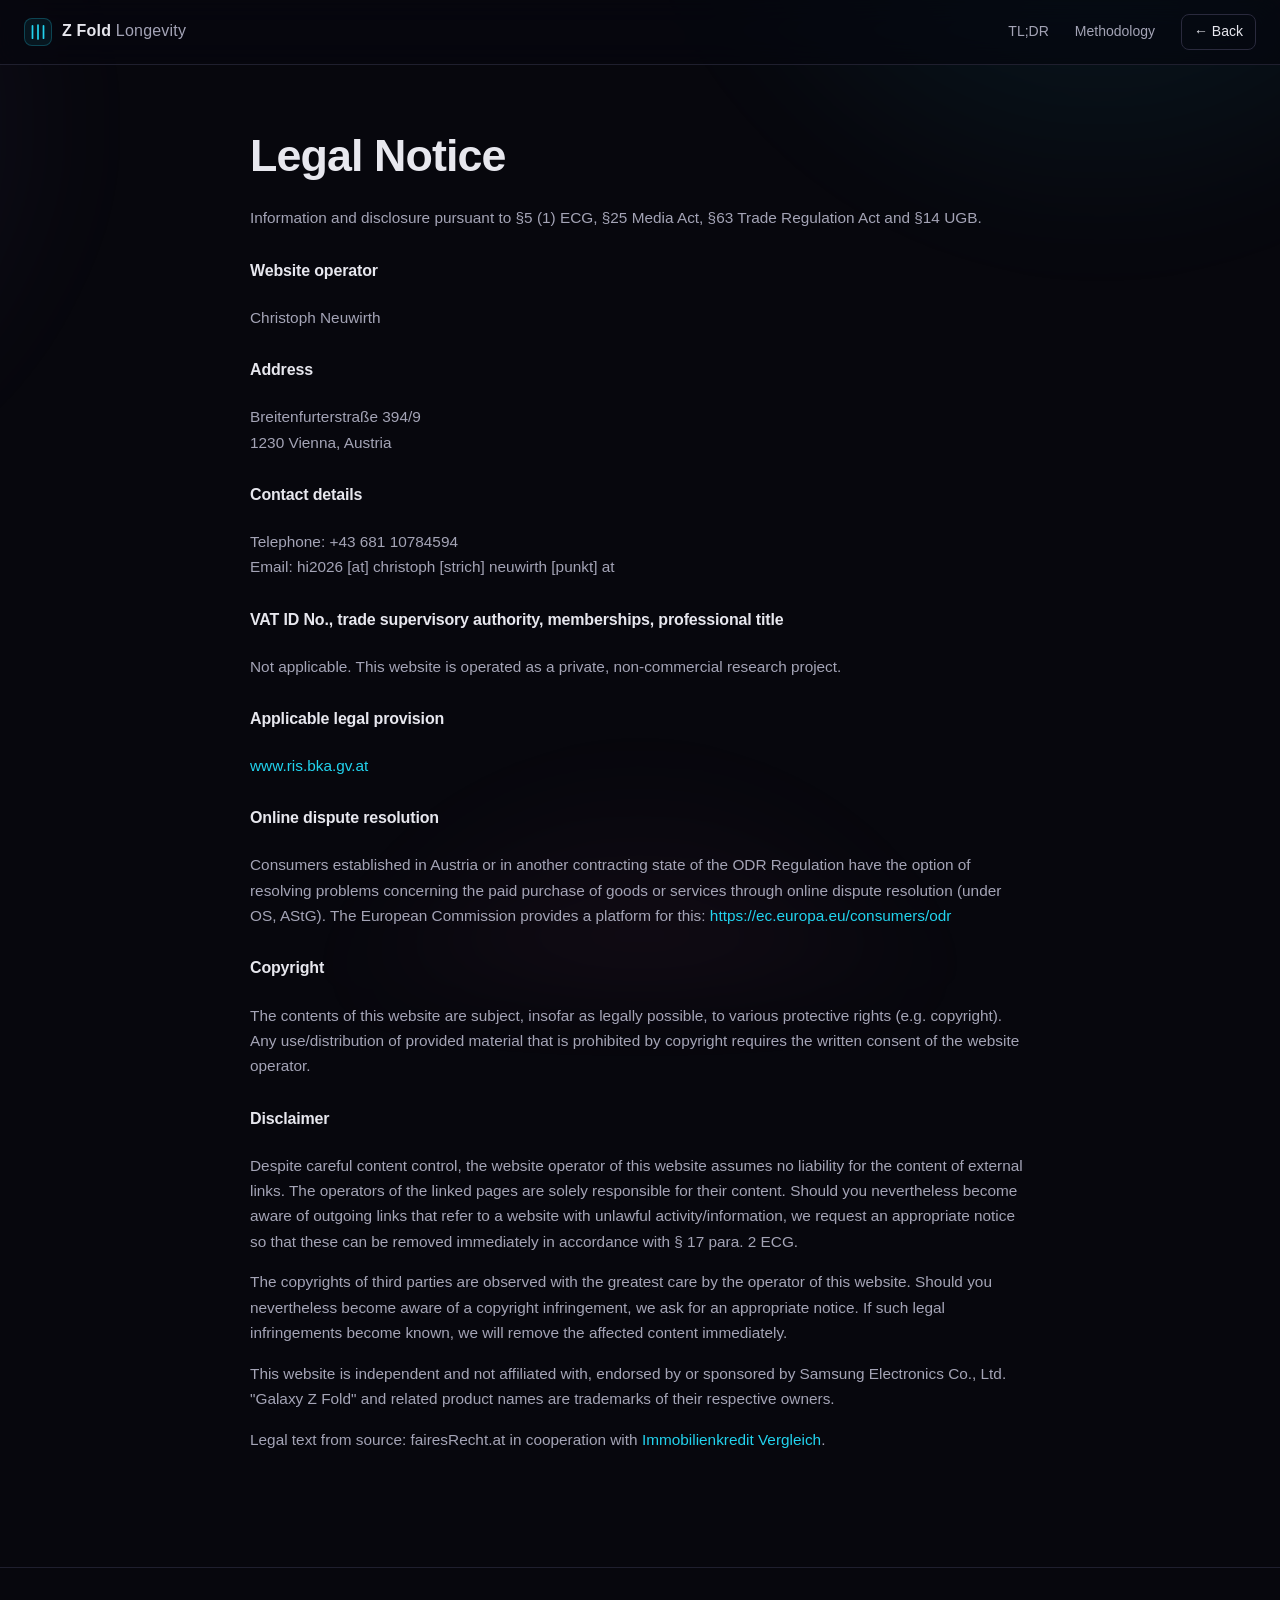
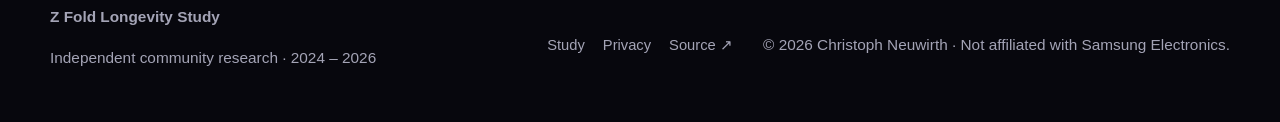
==== docs/imprint.html @ c3c09e77 "Initital release" ====
<!doctype html>
<html lang="en" class="legal-page">
<head>
  <meta charset="utf-8" />
  <meta name="viewport" content="width=device-width, initial-scale=1, viewport-fit=cover" />
  <meta name="theme-color" content="#0a0a14" />
  <meta name="color-scheme" content="dark" />
  <title>Imprint — Z Fold Longevity Study</title>
  <meta name="description" content="Legal notice and imprint for the independent Samsung Z Fold longevity and durability study." />
  <meta name="robots" content="index, follow" />
  <link rel="canonical" href="https://macusercom.github.io/z-fold-longevity-study/imprint.html" />
  <link rel="icon" href="data:image/svg+xml,%3Csvg xmlns='http://www.w3.org/2000/svg' viewBox='0 0 32 32'%3E%3Crect width='32' height='32' rx='6' fill='%230a0a14'/%3E%3Cpath d='M8 7v18M16 6v20M24 7v18' stroke='%2322d3ee' stroke-width='2.5' stroke-linecap='round'/%3E%3C/svg%3E" />
  <link rel="stylesheet" href="style.css" />
</head>
<body>

  <header class="topnav">
    <a class="brand" href="index.html" aria-label="Back to study home">
      <span class="brand-mark" aria-hidden="true">
        <svg viewBox="0 0 32 32" width="22" height="22"><path d="M8 7v18M16 6v20M24 7v18" stroke="currentColor" stroke-width="2.5" stroke-linecap="round" fill="none"/></svg>
      </span>
      <span class="brand-text">Z Fold <em>Longevity</em></span>
    </a>
    <nav class="nav-links" aria-label="Sections">
      <a href="index.html#tldr">TL;DR</a>
      <a href="index.html#methodology">Methodology</a>
    </nav>
    <a class="repo-link" href="index.html">← Back</a>
  </header>

  <main>
    <div class="container narrow">
      <h1>Legal Notice</h1>
      <p class="muted small">Information and disclosure pursuant to §5 (1) ECG, §25 Media Act, §63 Trade Regulation Act and §14 UGB.</p>

      <h4>Website operator</h4>
      <p>Christoph Neuwirth</p>

      <h4>Address</h4>
      <p>Breitenfurterstraße 394/9<br />1230 Vienna, Austria</p>

      <h4>Contact details</h4>
      <p>
        Telephone: +43 681 10784594<br />
        Email: hi2026 [at] christoph [strich] neuwirth [punkt] at
      </p>

      <h4>VAT ID No., trade supervisory authority, memberships, professional title</h4>
      <p>Not applicable. This website is operated as a private, non-commercial research project.</p>

      <h4>Applicable legal provision</h4>
      <p><a href="https://www.ris.bka.gv.at" rel="noopener">www.ris.bka.gv.at</a></p>

      <h4>Online dispute resolution</h4>
      <p>
        Consumers established in Austria or in another contracting state of the ODR Regulation have the option of resolving problems concerning the paid purchase of goods or services through online dispute resolution (under OS, AStG). The European Commission provides a platform for this:
        <a href="https://ec.europa.eu/consumers/odr" rel="noopener">https://ec.europa.eu/consumers/odr</a>
      </p>

      <h4>Copyright</h4>
      <p>The contents of this website are subject, insofar as legally possible, to various protective rights (e.g. copyright). Any use/distribution of provided material that is prohibited by copyright requires the written consent of the website operator.</p>

      <h4>Disclaimer</h4>
      <p>
        Despite careful content control, the website operator of this website assumes no liability for the content of external links. The operators of the linked pages are solely responsible for their content. Should you nevertheless become aware of outgoing links that refer to a website with unlawful activity/information, we request an appropriate notice so that these can be removed immediately in accordance with § 17 para. 2 ECG.
      </p>
      <p>
        The copyrights of third parties are observed with the greatest care by the operator of this website. Should you nevertheless become aware of a copyright infringement, we ask for an appropriate notice. If such legal infringements become known, we will remove the affected content immediately.
      </p>
      <p>
        This website is independent and not affiliated with, endorsed by or sponsored by Samsung Electronics Co., Ltd. "Galaxy Z Fold" and related product names are trademarks of their respective owners.
      </p>

      <p class="muted small">
        Legal text from source: fairesRecht.at in cooperation with <a href="https://kredit123.at/" rel="noopener">Immobilienkredit Vergleich</a>.
      </p>
    </div>
  </main>

  <footer class="site-footer">
    <div class="container footer-grid">
      <div>
        <p class="footer-brand">Z Fold Longevity Study</p>
        <p class="muted small">Independent community research · 2024 – 2026</p>
      </div>
      <nav class="footer-nav" aria-label="Legal">
        <a href="index.html">Study</a>
        <a href="privacy.html">Privacy</a>
        <a href="https://github.com/Macusercom/z-fold-longevity-study" rel="noopener">Source ↗</a>
      </nav>
      <p class="muted small attribution">© 2026 Christoph Neuwirth · Not affiliated with Samsung Electronics.</p>
    </div>
  </footer>

</body>
</html>
---- docs/style.css ----
/* ---------- design tokens ---------- */
:root {
  --bg: #07070d;
  --bg-1: #0b0b14;
  --bg-2: #11111d;
  --line: #1f1f2e;
  --line-2: #2a2a3d;
  --text: #e7e7ee;
  --text-dim: #a4a4b6;
  --text-muted: #6f6f82;

  --cyan: #22d3ee;
  --violet: #a78bfa;
  --pink: #f472b6;
  --green: #34d399;
  --amber: #fbbf24;
  --red: #f87171;

  --grad: linear-gradient(135deg, #22d3ee 0%, #a78bfa 50%, #f472b6 100%);
  --grad-soft: linear-gradient(135deg, rgba(34, 211, 238, 0.16), rgba(167, 139, 250, 0.16) 50%, rgba(244, 114, 182, 0.16));
  --shadow-card: 0 1px 0 rgba(255, 255, 255, 0.03) inset, 0 30px 60px rgba(0, 0, 0, 0.45);

  --radius: 16px;
  --radius-lg: 22px;

  --container: 1180px;

  --font-sans: "Inter", "SF Pro Text", -apple-system, BlinkMacSystemFont, "Segoe UI", Roboto, Helvetica, Arial, sans-serif;
  --font-mono: "JetBrains Mono", ui-monospace, SFMono-Regular, "SF Mono", Menlo, Consolas, monospace;
}

/* ---------- base ---------- */
* { box-sizing: border-box; }
html { scroll-behavior: smooth; }
html, body { margin: 0; padding: 0; }
body {
  background: var(--bg);
  color: var(--text);
  font-family: var(--font-sans);
  font-feature-settings: "ss01", "cv11";
  -webkit-font-smoothing: antialiased;
  -moz-osx-font-smoothing: grayscale;
  line-height: 1.55;
  font-size: 16px;
  overflow-x: hidden;
}

img, canvas, svg { max-width: 100%; display: block; }

a { color: var(--cyan); text-decoration: none; }
a:hover { text-decoration: underline; text-underline-offset: 3px; }

::selection { background: rgba(167, 139, 250, 0.4); }

.skip {
  position: absolute; left: -9999px; top: 0;
  background: var(--cyan); color: #000;
  padding: 8px 12px; z-index: 1000; border-radius: 6px;
}
.skip:focus { left: 8px; top: 8px; }

/* ---------- backdrop glow ---------- */
body::before {
  content: "";
  position: fixed;
  inset: -10vh -10vw;
  background:
    radial-gradient(60vw 60vw at 80% -10%, rgba(34, 211, 238, 0.12), transparent 60%),
    radial-gradient(50vw 50vw at -10% 20%, rgba(167, 139, 250, 0.10), transparent 60%),
    radial-gradient(45vw 45vw at 50% 110%, rgba(244, 114, 182, 0.08), transparent 60%);
  z-index: -1;
  pointer-events: none;
  filter: blur(40px);
}

/* ---------- topnav ---------- */
.topnav {
  position: sticky;
  top: 0;
  z-index: 50;
  display: flex;
  align-items: center;
  gap: 16px;
  padding: 14px 24px;
  background: rgba(7, 7, 13, 0.7);
  backdrop-filter: saturate(140%) blur(14px);
  -webkit-backdrop-filter: saturate(140%) blur(14px);
  border-bottom: 1px solid var(--line);
}
.brand {
  display: inline-flex;
  align-items: center;
  gap: 10px;
  color: var(--text);
  font-weight: 600;
  letter-spacing: 0.2px;
}
.brand:hover { text-decoration: none; }
.brand-mark {
  display: inline-flex;
  align-items: center;
  justify-content: center;
  color: var(--cyan);
  width: 28px; height: 28px;
  border-radius: 8px;
  background: rgba(34, 211, 238, 0.08);
  border: 1px solid rgba(34, 211, 238, 0.25);
}
.brand-text em { color: var(--text-dim); font-style: normal; font-weight: 400; }
.nav-links {
  display: flex; gap: 6px; flex-wrap: wrap;
  margin-left: auto;
}
.nav-links a {
  color: var(--text-dim);
  font-size: 0.875rem;
  padding: 6px 10px;
  border-radius: 8px;
  transition: background 0.15s ease, color 0.15s ease;
}
.nav-links a:hover { background: var(--bg-2); color: var(--text); text-decoration: none; }
.repo-link {
  font-size: 0.875rem;
  padding: 6px 12px;
  border: 1px solid var(--line-2);
  border-radius: 8px;
  color: var(--text);
}
.repo-link:hover { border-color: var(--cyan); text-decoration: none; }

/* ---------- hero ---------- */
.hero {
  padding: 64px 24px 56px;
  position: relative;
}
.hero-grid {
  max-width: var(--container);
  margin: 0 auto;
  display: grid;
  grid-template-columns: 1.2fr 1fr;
  gap: 56px;
  align-items: center;
}
.hero-text { min-width: 0; }
.eyebrow {
  display: inline-block;
  font-family: var(--font-mono);
  font-size: 0.78rem;
  letter-spacing: 0.18em;
  text-transform: uppercase;
  color: var(--cyan);
  padding: 6px 12px;
  border: 1px solid rgba(34, 211, 238, 0.3);
  border-radius: 999px;
  background: rgba(34, 211, 238, 0.05);
  margin-bottom: 22px;
}
.hero h1 {
  font-size: clamp(2.4rem, 6vw, 4.6rem);
  line-height: 1.04;
  letter-spacing: -0.03em;
  margin: 0 0 22px;
  font-weight: 700;
}
.grad-text {
  background: var(--grad);
  -webkit-background-clip: text;
  background-clip: text;
  -webkit-text-fill-color: transparent;
  color: transparent;
}
.lede {
  font-size: clamp(1.05rem, 1.4vw, 1.2rem);
  color: var(--text-dim);
  max-width: 56ch;
  margin: 0 0 28px;
}
.lede strong { color: var(--text); font-weight: 600; }

.hero-stats {
  display: grid;
  grid-template-columns: repeat(4, minmax(0, 1fr));
  gap: 12px;
  margin-bottom: 32px;
}
.stat {
  border: 1px solid var(--line);
  background: linear-gradient(180deg, rgba(255, 255, 255, 0.02), rgba(255, 255, 255, 0.005));
  border-radius: 14px;
  padding: 14px 14px 12px;
  text-align: left;
}
.stat-num {
  display: block;
  font-family: var(--font-mono);
  font-size: 1.7rem;
  font-weight: 600;
  letter-spacing: -0.02em;
  color: var(--text);
}
.stat-num small { font-size: 0.55em; color: var(--text-muted); }
.stat-label {
  display: block;
  font-size: 0.78rem;
  color: var(--text-muted);
  margin-top: 4px;
}

.hero-cta { display: flex; gap: 12px; flex-wrap: wrap; }
.btn {
  display: inline-flex;
  align-items: center;
  gap: 8px;
  padding: 12px 20px;
  border-radius: 10px;
  font-weight: 500;
  font-size: 0.95rem;
  border: 1px solid transparent;
  transition: transform 0.15s ease, border-color 0.15s ease, background 0.15s ease;
}
.btn.primary {
  background: var(--grad);
  color: #0a0a14;
  font-weight: 600;
  box-shadow: 0 12px 30px -10px rgba(34, 211, 238, 0.5);
}
.btn.primary:hover { transform: translateY(-1px); text-decoration: none; }
.btn.ghost {
  background: transparent;
  color: var(--text);
  border-color: var(--line-2);
}
.btn.ghost:hover { border-color: var(--cyan); text-decoration: none; }

/* ---------- hero visual ---------- */
.hero-visual {
  position: relative;
  height: 380px;
}
.phone-stack {
  position: absolute;
  inset: 0;
  display: flex;
  align-items: center;
  justify-content: center;
}
.phone {
  position: absolute;
  width: 110px;
  height: 200px;
  border-radius: 18px;
  border: 1px solid var(--line-2);
  background: linear-gradient(160deg, #14142a, #0a0a14);
  display: flex;
  align-items: flex-end;
  justify-content: center;
  font-family: var(--font-mono);
  font-size: 1.6rem;
  color: var(--text-dim);
  padding-bottom: 14px;
  box-shadow: 0 25px 60px -20px rgba(0, 0, 0, 0.6);
  transition: transform 0.6s cubic-bezier(0.2, 0.8, 0.2, 1);
}
.phone::before {
  content: "";
  position: absolute;
  inset: 8px;
  border-radius: 12px;
  background: linear-gradient(160deg, rgba(34, 211, 238, 0.06), transparent 60%);
  border: 1px solid var(--line);
}
.phone.f3 { transform: translate(-180px, 30px) rotate(-12deg); }
.phone.f4 { transform: translate(-90px, 0) rotate(-6deg); }
.phone.f5 { transform: translate(0, -20px) rotate(0deg); }
.phone.f6 { transform: translate(90px, 0) rotate(6deg); }
.phone.f7 {
  transform: translate(180px, 30px) rotate(12deg);
  border-color: rgba(34, 211, 238, 0.55);
  box-shadow: 0 30px 80px -10px rgba(34, 211, 238, 0.4);
}
.phone.f7::before {
  background: linear-gradient(160deg, rgba(34, 211, 238, 0.18), transparent 70%);
  border-color: rgba(34, 211, 238, 0.4);
}
.orb {
  position: absolute;
  width: 360px; height: 360px;
  left: 50%; top: 50%;
  transform: translate(-50%, -50%);
  background: radial-gradient(closest-side, rgba(34, 211, 238, 0.18), transparent);
  border-radius: 50%;
  filter: blur(20px);
  z-index: -1;
}

/* ---------- bands ---------- */
.band {
  padding: 80px 24px;
  border-top: 1px solid var(--line);
}
.band.alt { background: linear-gradient(180deg, rgba(34, 211, 238, 0.025), rgba(167, 139, 250, 0.02)); }
.container { max-width: var(--container); margin: 0 auto; }
.container.narrow { max-width: 760px; }

.section-h {
  font-size: clamp(1.7rem, 3vw, 2.4rem);
  letter-spacing: -0.02em;
  font-weight: 700;
  margin: 0 0 8px;
  line-height: 1.15;
}
.section-sub {
  color: var(--text-dim);
  margin: 0 0 32px;
  font-size: 1.05rem;
  max-width: 70ch;
}

/* ---------- TLDR ---------- */
.tldr-grid {
  display: grid;
  grid-template-columns: repeat(auto-fit, minmax(260px, 1fr));
  gap: 16px;
  list-style: none;
  margin: 0;
  padding: 0;
}
.tldr-card {
  background: var(--bg-1);
  border: 1px solid var(--line);
  border-radius: var(--radius);
  padding: 22px 22px 20px;
  position: relative;
  overflow: hidden;
  transition: transform 0.2s ease, border-color 0.2s ease;
}
.tldr-card:hover { transform: translateY(-2px); border-color: var(--line-2); }
.tldr-card .badge {
  display: inline-block;
  font-family: var(--font-mono);
  font-size: 0.72rem;
  letter-spacing: 0.12em;
  text-transform: uppercase;
  padding: 3px 8px;
  border-radius: 6px;
  color: var(--cyan);
  background: rgba(34, 211, 238, 0.08);
  border: 1px solid rgba(34, 211, 238, 0.25);
  margin-bottom: 12px;
}
.tldr-card.warn .badge { color: var(--amber); background: rgba(251, 191, 36, 0.08); border-color: rgba(251, 191, 36, 0.25); }
.tldr-card.good .badge { color: var(--green); background: rgba(52, 211, 153, 0.08); border-color: rgba(52, 211, 153, 0.25); }
.tldr-card.neutral .badge { color: var(--violet); background: rgba(167, 139, 250, 0.08); border-color: rgba(167, 139, 250, 0.25); }
.tldr-card h3 { font-size: 1.05rem; margin: 0 0 8px; letter-spacing: -0.01em; }
.tldr-card p { color: var(--text-dim); margin: 0; font-size: 0.95rem; }
.tldr-card p strong { color: var(--text); }

/* ---------- charts ---------- */
.chart-card {
  background: var(--bg-1);
  border: 1px solid var(--line);
  border-radius: var(--radius-lg);
  padding: 22px;
  box-shadow: var(--shadow-card);
}
.chart-card.big { padding: 28px; }
.chart-head {
  display: flex; flex-wrap: wrap; gap: 16px; align-items: center; justify-content: space-between;
  margin-bottom: 18px;
}
.chart-head h3 { margin: 0; font-size: 1.1rem; letter-spacing: -0.01em; }
.chart-wrap { position: relative; width: 100%; height: 380px; }
.chart-wrap.small { height: 260px; }
.chart-note {
  margin: 14px 0 0;
  font-size: 0.85rem;
  color: var(--text-muted);
}

.chart-legend {
  display: flex; flex-wrap: wrap; gap: 10px;
  font-size: 0.82rem;
  color: var(--text-dim);
}
.chart-legend .lg-item { display: inline-flex; align-items: center; gap: 6px; }
.chart-legend .lg-swatch {
  width: 10px; height: 10px; border-radius: 3px;
  display: inline-block;
}

.callout-row {
  display: grid;
  grid-template-columns: repeat(auto-fit, minmax(280px, 1fr));
  gap: 16px;
  margin-top: 24px;
}
.callout {
  background: var(--bg-1);
  border: 1px solid var(--line);
  border-radius: var(--radius);
  padding: 22px 22px 20px;
  border-left: 3px solid var(--green);
}
.callout.warn { border-left-color: var(--amber); }
.callout.neutral { border-left-color: var(--violet); }
.callout h4 { margin: 0 0 10px; font-size: 1rem; }
.callout ul { margin: 0; padding-left: 18px; color: var(--text-dim); }
.callout li { margin-bottom: 6px; font-size: 0.95rem; }
.callout li strong { color: var(--text); }
.callout p { margin: 0; color: var(--text-dim); font-size: 0.95rem; }

/* ---------- gen grid ---------- */
.gen-grid {
  display: grid;
  grid-template-columns: repeat(auto-fit, minmax(240px, 1fr));
  gap: 14px;
}
.gen-card {
  background: var(--bg-1);
  border: 1px solid var(--line);
  border-radius: var(--radius);
  padding: 20px 20px 16px;
  position: relative;
  overflow: hidden;
}
.gen-card.featured {
  border-color: rgba(34, 211, 238, 0.45);
  background: linear-gradient(180deg, rgba(34, 211, 238, 0.06), var(--bg-1) 60%);
}
.gen-card.featured::before {
  content: "Newest";
  position: absolute; top: 14px; right: 14px;
  font-family: var(--font-mono);
  font-size: 0.68rem; letter-spacing: 0.12em; text-transform: uppercase;
  color: var(--cyan);
  padding: 3px 8px;
  border-radius: 6px;
  background: rgba(34, 211, 238, 0.1);
  border: 1px solid rgba(34, 211, 238, 0.3);
}
.gen-card.low-sample { opacity: 0.65; }
.gen-card .gen-name {
  font-family: var(--font-mono);
  font-size: 0.78rem;
  letter-spacing: 0.12em;
  text-transform: uppercase;
  color: var(--text-muted);
  margin-bottom: 4px;
}
.gen-card .gen-title {
  font-size: 1.4rem; font-weight: 600; letter-spacing: -0.02em;
  margin: 0 0 14px;
}
.gen-card .gen-n {
  display: inline-block;
  font-family: var(--font-mono);
  font-size: 0.72rem;
  color: var(--text-muted);
  margin-bottom: 14px;
}
.gen-metrics { display: grid; grid-template-columns: 1fr 1fr; gap: 8px 12px; }
.gen-metric { display: flex; flex-direction: column; }
.gen-metric .m-label { font-size: 0.72rem; color: var(--text-muted); }
.gen-metric .m-value {
  font-family: var(--font-mono);
  font-size: 1rem;
  color: var(--text);
}
.gen-metric.alert .m-value { color: var(--amber); }
.gen-metric.bad .m-value { color: var(--red); }
.gen-metric.ok .m-value { color: var(--green); }

/* ---------- select ---------- */
.select-row {
  display: flex; align-items: center; gap: 10px;
  margin-bottom: 18px;
}
.select-row label { color: var(--text-dim); font-size: 0.9rem; }
select#metric-select {
  background: var(--bg-1);
  color: var(--text);
  border: 1px solid var(--line-2);
  border-radius: 8px;
  padding: 8px 32px 8px 12px;
  font-family: var(--font-sans);
  font-size: 0.9rem;
  appearance: none;
  background-image: url("data:image/svg+xml,%3Csvg xmlns='http://www.w3.org/2000/svg' width='12' height='12' viewBox='0 0 12 12'%3E%3Cpath d='M2 4l4 4 4-4' stroke='%23a4a4b6' stroke-width='1.5' fill='none' stroke-linecap='round'/%3E%3C/svg%3E");
  background-repeat: no-repeat;
  background-position: right 10px center;
  cursor: pointer;
}
select#metric-select:focus { outline: 2px solid var(--cyan); outline-offset: 2px; }

/* ---------- chain ---------- */
.chain {
  display: grid;
  grid-template-columns: 1fr auto 1fr auto 1fr;
  align-items: stretch;
  gap: 16px;
  margin-bottom: 24px;
}
.chain-step {
  background: var(--bg-1);
  border: 1px solid var(--line);
  border-radius: var(--radius);
  padding: 24px;
  position: relative;
}
.chain-step.danger { border-color: rgba(248, 113, 113, 0.3); }
.chain-num {
  font-family: var(--font-mono);
  width: 32px; height: 32px;
  border-radius: 8px;
  display: flex; align-items: center; justify-content: center;
  background: rgba(34, 211, 238, 0.1);
  border: 1px solid rgba(34, 211, 238, 0.3);
  color: var(--cyan);
  font-weight: 600;
  margin-bottom: 12px;
}
.chain-step.danger .chain-num {
  background: rgba(248, 113, 113, 0.1);
  border-color: rgba(248, 113, 113, 0.3);
  color: var(--red);
}
.chain-step h3 { font-size: 1.1rem; margin: 0 0 10px; letter-spacing: -0.01em; }
.chain-step p { color: var(--text-dim); margin: 0; font-size: 0.95rem; }
.chain-step p strong { color: var(--text); }
.chain-arrow {
  align-self: center;
  font-size: 1.6rem;
  color: var(--text-muted);
}

/* ---------- table ---------- */
.table-wrap { overflow-x: auto; -webkit-overflow-scrolling: touch; }
.data-table {
  width: 100%;
  border-collapse: collapse;
  background: var(--bg-1);
  border: 1px solid var(--line);
  border-radius: var(--radius);
  overflow: hidden;
}
.data-table th, .data-table td {
  padding: 14px 16px;
  text-align: left;
  border-bottom: 1px solid var(--line);
  font-size: 0.92rem;
}
.data-table th {
  font-weight: 600;
  color: var(--text-dim);
  background: rgba(255, 255, 255, 0.015);
  font-size: 0.82rem;
  text-transform: uppercase;
  letter-spacing: 0.06em;
}
.data-table td.num { font-family: var(--font-mono); }
.data-table tbody tr:last-child td { border-bottom: none; }
.data-table tbody tr:hover td { background: rgba(255, 255, 255, 0.02); }

/* ---------- methodology ---------- */
.meth-grid {
  display: grid;
  grid-template-columns: repeat(auto-fit, minmax(260px, 1fr));
  gap: 16px;
}
.meth-card {
  background: var(--bg-1);
  border: 1px solid var(--line);
  border-radius: var(--radius);
  padding: 22px;
}
.meth-card h3 { font-size: 1rem; margin: 0 0 14px; letter-spacing: -0.01em; }
.kv { list-style: none; padding: 0; margin: 0; }
.kv li {
  display: flex; justify-content: space-between; align-items: baseline;
  padding: 8px 0;
  border-bottom: 1px dashed var(--line);
  color: var(--text-dim);
  font-size: 0.95rem;
}
.kv li:last-child { border-bottom: none; }
.kv strong { font-family: var(--font-mono); color: var(--text); font-weight: 500; }
.rules { margin: 0; padding-left: 20px; color: var(--text-dim); }
.rules li { margin-bottom: 10px; font-size: 0.93rem; }
.rules strong { color: var(--text); font-weight: 600; }
.dot { list-style: none; margin: 0; padding: 0; color: var(--text-dim); font-size: 0.92rem; }
.dot li { padding: 4px 0 4px 20px; position: relative; }
.dot li::before {
  content: ""; position: absolute; left: 4px; top: 13px;
  width: 5px; height: 5px; border-radius: 50%;
  background: var(--cyan);
}

/* ---------- myth grid ---------- */
.myth-grid {
  display: grid;
  grid-template-columns: 1fr 1fr;
  gap: 16px;
}
.myth-grid .chart-card h3 { margin: 0 0 14px; font-size: 1.05rem; }

/* ---------- conclusion ---------- */
#conclusion p {
  font-size: 1.08rem;
  color: var(--text-dim);
  margin-bottom: 18px;
}
#conclusion p strong { color: var(--text); }
.muted { color: var(--text-muted); }
.small { font-size: 0.88rem; }

/* ---------- footer ---------- */
.site-footer {
  border-top: 1px solid var(--line);
  padding: 36px 24px;
  margin-top: 40px;
}
.footer-grid {
  display: grid;
  grid-template-columns: 1fr auto 1fr;
  gap: 16px;
  align-items: center;
}
.footer-brand { margin: 0; font-weight: 600; }
.footer-nav { display: flex; gap: 18px; flex-wrap: wrap; justify-content: center; }
.footer-nav a { color: var(--text-dim); font-size: 0.92rem; }
.footer-nav a:hover { color: var(--text); }
.attribution { text-align: right; margin: 0; }

/* ---------- legal pages shared ---------- */
.legal-page main { padding: 32px 24px 60px; }
.legal-page .container.narrow { max-width: 780px; }
.legal-page h1 {
  font-size: clamp(2rem, 4vw, 2.8rem);
  letter-spacing: -0.02em;
  margin: 24px 0 8px;
}
.legal-page h3, .legal-page h4, .legal-page h5 {
  margin-top: 28px;
  letter-spacing: -0.01em;
}
.legal-page p, .legal-page ul li {
  color: var(--text-dim);
  font-size: 0.96rem;
  line-height: 1.65;
}
.legal-page strong, .legal-page b { color: var(--text); }

/* ---------- responsive ---------- */
@media (max-width: 980px) {
  .hero-grid { grid-template-columns: 1fr; gap: 28px; }
  .hero-visual { height: 320px; }
  .nav-links { display: none; }
  .footer-grid { grid-template-columns: 1fr; text-align: center; }
  .attribution { text-align: center; }
  .footer-nav { justify-content: center; }
  .hero-stats { grid-template-columns: repeat(2, minmax(0, 1fr)); }

  .myth-grid { grid-template-columns: 1fr; }

  .chain { grid-template-columns: 1fr; }
  .chain-arrow { transform: rotate(90deg); justify-self: center; }
}

@media (max-width: 620px) {
  .band { padding: 56px 18px; }
  .hero { padding: 40px 18px 32px; }
  .topnav { padding: 12px 16px; }
  .repo-link { display: none; }
  .hero h1 { font-size: 2.4rem; }
  .gen-card { padding: 18px 16px 14px; }
  .gen-metrics { grid-template-columns: 1fr 1fr; }
  .chart-wrap { height: 320px; }
  .chart-wrap.small { height: 240px; }
  .footer-nav { gap: 12px; }
  .phone { width: 80px; height: 150px; }
  .phone.f3 { transform: translate(-130px, 22px) rotate(-12deg); }
  .phone.f4 { transform: translate(-65px, 0) rotate(-6deg); }
  .phone.f6 { transform: translate(65px, 0) rotate(6deg); }
  .phone.f7 { transform: translate(130px, 22px) rotate(12deg); }
}

@media (prefers-reduced-motion: reduce) {
  html { scroll-behavior: auto; }
  * { transition: none !important; animation: none !important; }
}
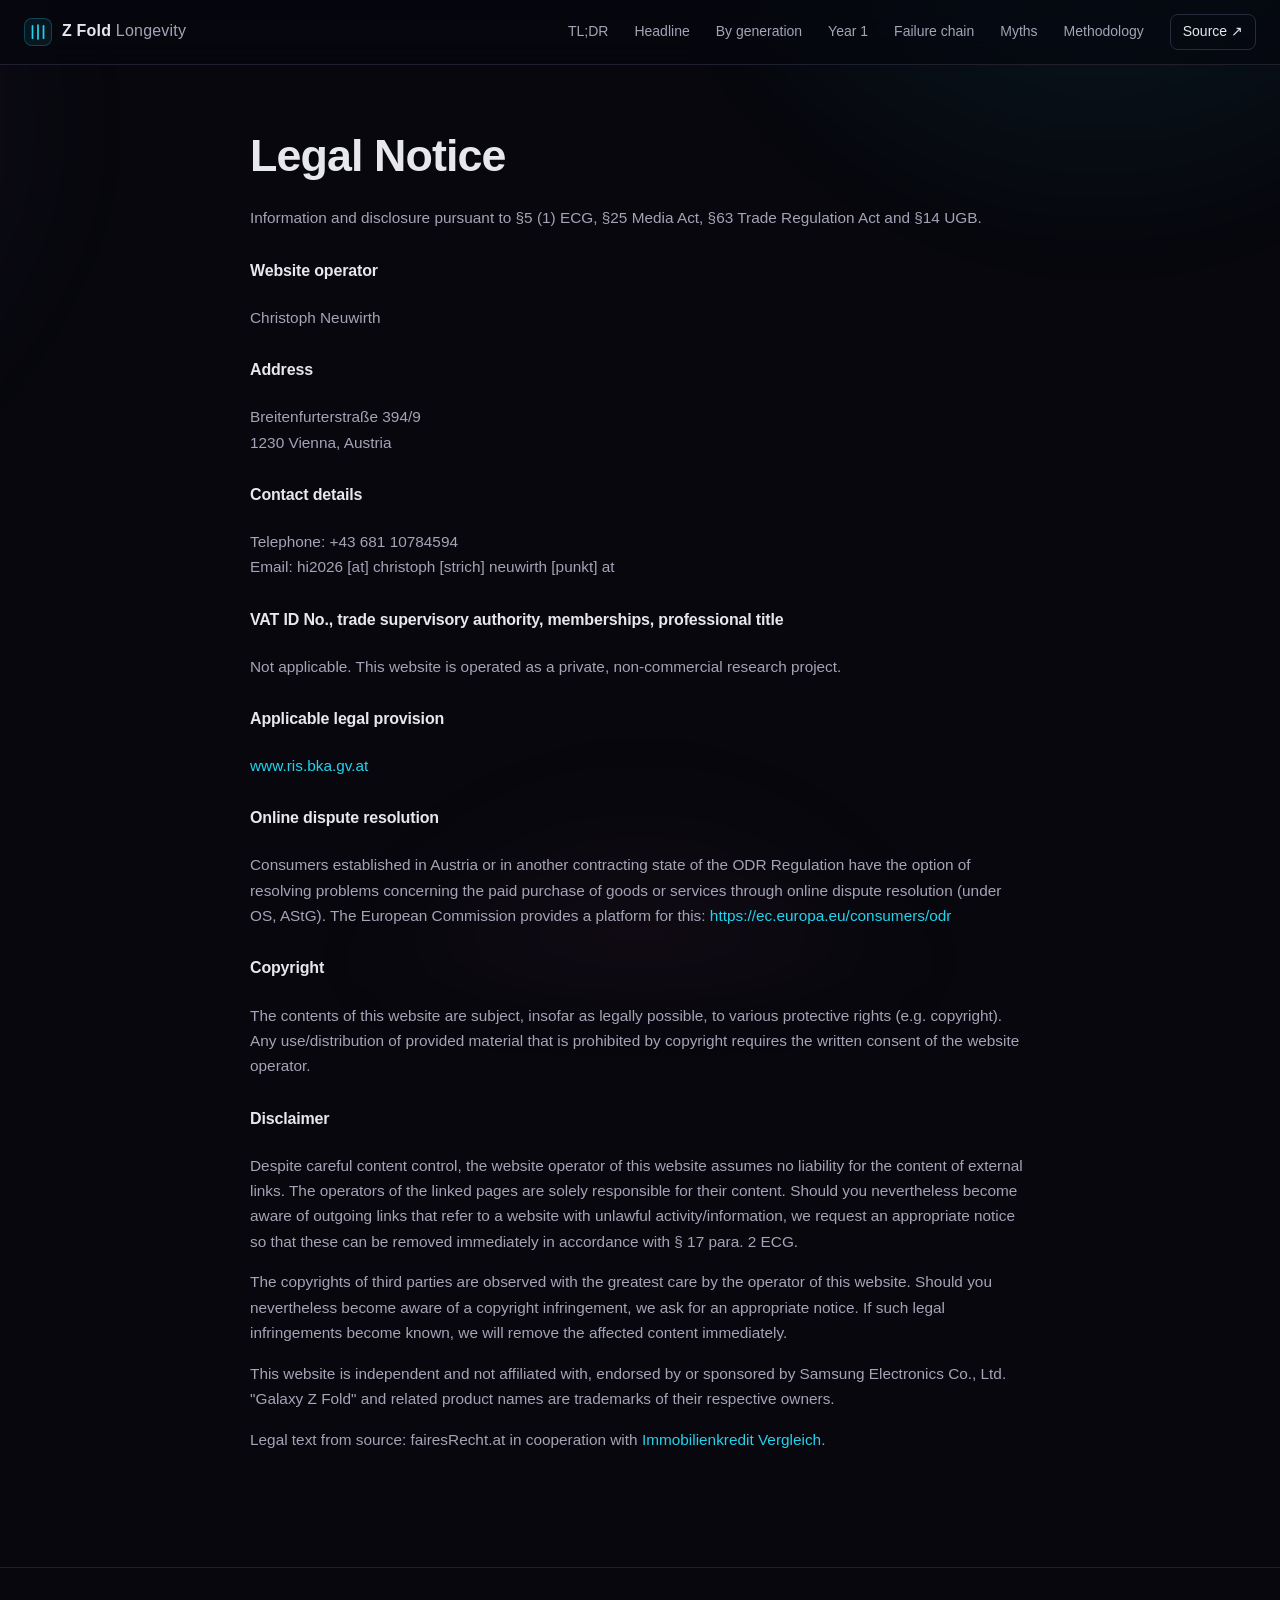
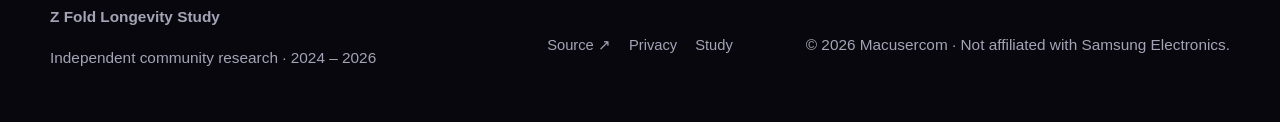
==== commit 80aba714: "Minor fixes" ====
--- a/docs/imprint.html
+++ b/docs/imprint.html
@@ -23,9 +23,14 @@
     </a>
     <nav class="nav-links" aria-label="Sections">
       <a href="index.html#tldr">TL;DR</a>
+      <a href="index.html#headline">Headline</a>
+      <a href="index.html#generations">By generation</a>
+      <a href="index.html#year1">Year 1</a>
+      <a href="index.html#chain">Failure chain</a>
+      <a href="index.html#myths">Myths</a>
       <a href="index.html#methodology">Methodology</a>
     </nav>
-    <a class="repo-link" href="index.html">← Back</a>
+    <a class="repo-link" href="https://github.com/Macusercom/z-fold-longevity-study" rel="noopener">Source ↗</a>
   </header>
 
   <main>
@@ -84,11 +89,11 @@
         <p class="muted small">Independent community research · 2024 – 2026</p>
       </div>
       <nav class="footer-nav" aria-label="Legal">
+        <a href="https://github.com/Macusercom/z-fold-longevity-study" rel="noopener">Source ↗</a>
+        <a href="privacy.html">Privacy</a>
         <a href="index.html">Study</a>
-        <a href="privacy.html">Privacy</a>
-        <a href="https://github.com/Macusercom/z-fold-longevity-study" rel="noopener">Source ↗</a>
       </nav>
-      <p class="muted small attribution">© 2026 Christoph Neuwirth · Not affiliated with Samsung Electronics.</p>
+      <p class="muted small attribution">© 2026 Macusercom · Not affiliated with Samsung Electronics.</p>
     </div>
   </footer>
 
